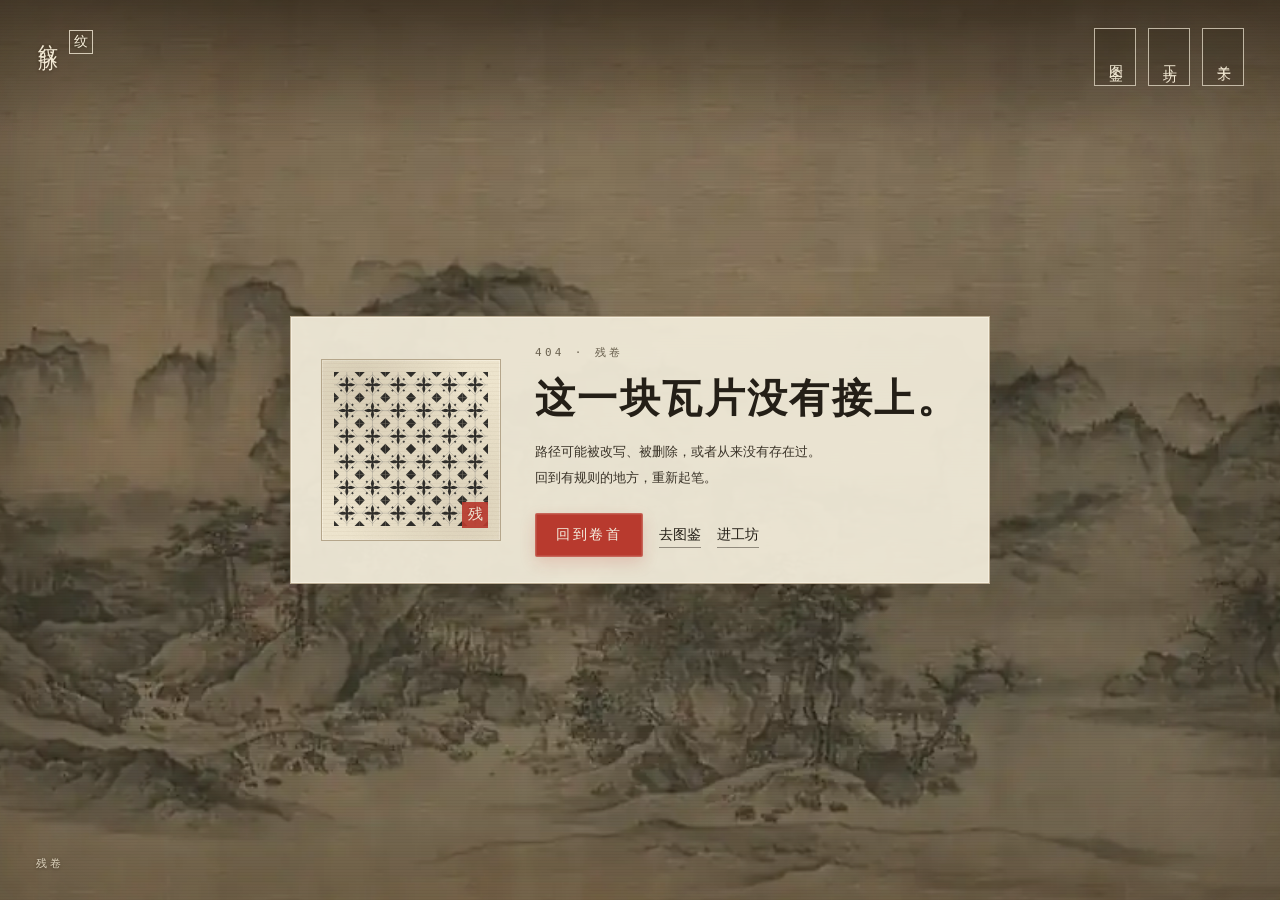
==== index.html @ 04f9fdc4 "deploy: 纹脉静态站" ====
<!doctype html>
<html lang="zh-CN">
  <head>
    <meta charset="UTF-8" />
    <link rel="icon" type="image/svg+xml" href="/favicon.svg" />
    <meta name="viewport" content="width=device-width, initial-scale=1.0" />
    <meta
      name="description"
      content="纹脉：把荆楚非遗纹样拆成一套可读、可玩、可再生成的视觉语法。"
    />
    <title>纹脉 · 荆楚非遗纹样的数字语法</title>
    <style>html,body{color:#241f17;background:#e6ddc6;margin:0}#boot{background:radial-gradient(at 50% 40%,#f4eddeeb,#e6ddc6fa 70%),#e6ddc6;place-items:center;font-family:Noto Serif SC,Source Han Serif SC,Songti SC,STSong,SimSun,serif;display:grid;position:fixed;inset:0}.boot-inner{text-align:center;letter-spacing:.28em;transform:translateY(-4vh)}.boot-seal{color:#f4edde;letter-spacing:0;background:#b83a2e;place-items:center;width:42px;height:42px;margin:0 auto 18px;font-size:20px;display:grid}.boot-inner p{letter-spacing:.34em;margin:0;font-size:22px}.boot-inner small{letter-spacing:.16em;color:#72685c;margin-top:12px;font-family:ui-monospace,Cascadia Mono,Consolas,monospace;font-size:11px;display:block}</style>
    <script type="module" crossorigin src="/assets/index-C1RIl6VC.js"></script>
    <link rel="stylesheet" crossorigin href="/assets/index-aPDPEzRg.css">
  </head>
  <body>
    <div id="app">
      <div id="boot" role="status" aria-live="polite">
        <div class="boot-inner">
          <span class="boot-seal" aria-hidden="true">纹</span>
          <p>纹脉</p>
          <small>正在展卷…</small>
        </div>
      </div>
    </div>
  </body>
</html>
---- assets/index-aPDPEzRg.css ----
:root{--ink:#14120f;--paper:#f4edde;--cinnabar:#b83a2e;--cinnabar-deep:#982f25;--cinnabar-ink:#74251d;--cinnabar-wash:color-mix(in oklab, var(--cinnabar) 9%, var(--paper));--azurite:#2f5d6b;--gamboge:#c99a3d;--moon:#dde4df;--muted:#72685c;--muted-strong:#5a5140;--line:color-mix(in oklab, var(--ink) 18%, transparent);--line-strong:color-mix(in oklab, var(--ink) 38%, transparent);--paper-dim:color-mix(in oklab, var(--paper) 72%, var(--ink) 4%);--font-serif:"Noto Serif SC", "Source Han Serif SC", "Songti SC", STSong, SimSun, serif;--font-sans:"Noto Sans SC", "Microsoft YaHei", "PingFang SC", "Noto Sans CJK SC", sans-serif;--font-mono:ui-monospace, "Cascadia Mono", "SFMono-Regular", Consolas, monospace;--size-hero:clamp(44px, 7vw, 112px);--size-h2:clamp(28px, 3.4vw, 48px);--size-h3:clamp(20px, 1.8vw, 26px);--size-body:16px;--size-small:13px;--size-micro:11px;--gutter:clamp(24px, 5vw, 96px);--space-1:4px;--space-2:8px;--space-3:12px;--space-4:16px;--space-6:24px;--space-10:40px;--space-16:64px;--space-24:96px;--max-content:1440px;--dur-fast:.16s;--dur-base:.24s;--dur-slow:.6s;--ease-out:cubic-bezier(.22, .61, .36, 1)}@media (prefers-reduced-motion:reduce){:root{--dur-fast:.01ms;--dur-base:.01ms;--dur-slow:.01ms}}*,:before,:after{box-sizing:border-box}html{-webkit-text-size-adjust:100%;scroll-behavior:smooth}body{background:var(--paper);color:var(--ink);font-family:var(--font-sans);font-size:var(--size-body);text-rendering:optimizelegibility;-webkit-font-smoothing:antialiased;margin:0;line-height:1.8}h1,h2,h3,h4{font-family:var(--font-serif);letter-spacing:.01em;margin:0;font-weight:600;line-height:1.25}p{margin:0}a{color:inherit;text-decoration:none}button,input,select{font:inherit;color:inherit}button{cursor:pointer;background:0 0;border:0;padding:0}svg{max-width:100%;display:block}:focus-visible{outline:2px solid var(--cinnabar);outline-offset:3px}::selection{background:var(--cinnabar);color:var(--paper)}.container{width:100%;max-width:var(--max-content);padding-inline:var(--gutter);margin:0 auto}.eyebrow{font-family:var(--font-mono);font-size:var(--size-micro);letter-spacing:.22em;text-transform:uppercase;color:var(--muted)}.mono{font-family:var(--font-mono);font-size:var(--size-small)}.skip-link{left:var(--space-4);top:var(--space-4);z-index:100;padding:var(--space-2) var(--space-4);background:var(--ink);color:var(--paper);transition:transform var(--dur-fast) var(--ease-out);position:absolute;transform:translateY(-200%)}.skip-link:focus-visible{transform:translateY(0)}.sr-only{clip:rect(0, 0, 0, 0);white-space:nowrap;border:0;width:1px;height:1px;margin:-1px;padding:0;position:absolute;overflow:hidden}.badge{align-items:center;gap:var(--space-2);border:1px solid var(--line);padding:2px var(--space-2);font-family:var(--font-mono);font-size:var(--size-micro);letter-spacing:.08em;color:var(--muted);display:inline-flex}.badge--todo{border-color:color-mix(in oklab, var(--gamboge) 60%, transparent);color:color-mix(in oklab, var(--gamboge) 70%, var(--ink))}.action,.mini{border:1px solid color-mix(in oklab, var(--ink) 26%, transparent);background:color-mix(in oklab, var(--paper) 92%, white);min-height:36px;color:var(--ink);font-family:var(--font-sans);cursor:pointer;transition:background var(--dur-fast) var(--ease-out), color var(--dur-fast) var(--ease-out), border-color var(--dur-fast) var(--ease-out);border-radius:2px;justify-content:center;align-items:center;padding:0 14px;font-size:13px;line-height:1.2;display:inline-flex}.mini{min-height:36px;padding:0 10px;font-size:12px}.action:hover:not(:disabled),.mini:hover:not(:disabled){background:var(--cinnabar-wash);border-color:var(--cinnabar);color:var(--cinnabar)}.action:disabled,.mini:disabled{opacity:.4;cursor:not-allowed}.action--primary{background:var(--cinnabar);border-color:var(--cinnabar);min-height:44px;color:var(--paper);box-shadow:inset 0 0 0 1px color-mix(in oklab, var(--paper) 10%, transparent), 0 6px 16px color-mix(in oklab, var(--cinnabar) 18%, transparent);padding:0 20px}.action--primary:hover:not(:disabled){background:var(--cinnabar-deep);border-color:var(--cinnabar-deep);color:var(--paper)}.action--primary:active:not(:disabled){transform:translateY(1px)}@media (prefers-reduced-motion:reduce){html{scroll-behavior:auto}*,:before,:after{transition-duration:.01ms!important;animation-duration:.01ms!important;animation-iteration-count:1!important}}.backdrop[data-v-b3e20638]{z-index:0;background:#e6ddc6;position:fixed;inset:0;overflow:hidden}.scroll[data-v-b3e20638]{height:var(--img-h,110vh);width:auto;transform:translate3d(var(--pan,0px), -50%, 0);transition:transform var(--pan-dur,.76s) cubic-bezier(.22, .61, .36, 1);will-change:transform;-webkit-user-select:none;user-select:none;pointer-events:none;position:absolute;top:50%;left:0}.grain[data-v-b3e20638]{mix-blend-mode:multiply;pointer-events:none;background-image:repeating-linear-gradient(0deg,#5a46280d 0 1px,#0000 1px 3px),radial-gradient(#fffaeb1f,#4637231f 100%);position:absolute;inset:0}.vignette[data-v-b3e20638]{pointer-events:none;position:absolute;inset:0;box-shadow:inset 0 0 160px #32261659}@media (prefers-reduced-motion:reduce){.scroll[data-v-b3e20638]{transition:none}}.paper-slip{color:#241f17;background:#f1ead8f2;border:1px solid #785f3c6b;box-shadow:0 18px 50px #2d21122e,inset 0 0 0 1px #fffaec80}.v-text{writing-mode:vertical-rl;text-orientation:upright;letter-spacing:.2em}.seal-btn{background:var(--cinnabar);min-height:44px;color:var(--paper);font-family:var(--font-serif);letter-spacing:.18em;border:1px solid color-mix(in oklab, var(--paper) 24%, transparent);box-shadow:inset 0 0 0 1px color-mix(in oklab, var(--paper) 10%, transparent), 0 6px 16px color-mix(in oklab, var(--cinnabar) 18%, transparent);cursor:pointer;transition:background var(--dur-fast) var(--ease-out), transform var(--dur-fast) var(--ease-out);border-radius:2px;justify-content:center;align-items:center;padding:0 20px;font-size:14px;display:inline-flex}.seal-btn:hover{background:var(--cinnabar-deep)}.seal-btn:active{transform:translateY(1px)}.seal-btn:disabled{opacity:.4;cursor:not-allowed}.ink-link{font-family:var(--font-serif);color:#241f17;transition:color var(--dur-fast) var(--ease-out);border-bottom:1px solid #241f1773;font-size:14px}.ink-link:hover{color:var(--cinnabar);border-bottom-color:var(--cinnabar)}main.on-paper{background:#eee6d3f7;min-height:100vh;padding-top:84px}main.on-paper.studio-paper{background:linear-gradient(#eee6d3cc 0%,#eee6d3b3 55%,#eee6d3d6 100%) fixed,url(/painting/scroll.webp?v=2) 62%/cover no-repeat fixed}#main[data-v-06775a35]{z-index:1;position:relative}.chrome[data-v-06775a35]{z-index:40;pointer-events:none;background:linear-gradient(#1c140a6b,#1c140a00);justify-content:space-between;align-items:flex-start;padding:28px 36px 52px;display:flex;position:fixed;inset:0 0 auto}.chrome.chrome--paper[data-v-06775a35]{background:#eee6d3;border-bottom:1px solid #785f3c52}.brand[data-v-06775a35]{color:#f2e9d4;text-shadow:0 1px 3px #281c0e80;pointer-events:auto;align-items:flex-start;gap:10px;display:flex}.brand-name[data-v-06775a35]{writing-mode:vertical-rl;font-family:var(--font-serif);letter-spacing:.3em;font-size:20px;line-height:1.15}.brand-seal[data-v-06775a35]{color:#f4ecd8;width:24px;height:24px;font-family:var(--font-serif);border:1px solid #f4ecd8cc;place-items:center;margin-top:2px;font-size:14px;line-height:1;display:grid}.seals[data-v-06775a35]{pointer-events:auto;gap:12px;display:flex}.seal[data-v-06775a35]{color:#f2e9d4;background:#281c0f38;border:1px solid #f4ecd8b3;place-items:center;width:42px;height:58px;transition:background .24s,color .24s;display:grid}.seal span[data-v-06775a35]{writing-mode:vertical-rl;font-family:var(--font-serif);letter-spacing:.18em;font-size:14px;line-height:1}.seal[data-v-06775a35]:active{animation:.32s cubic-bezier(.3,.7,.4,1) stamp-06775a35}.seal.router-link-active[data-v-06775a35]{animation:.46s cubic-bezier(.3,.7,.4,1) stamp-06775a35}@keyframes stamp-06775a35{0%{opacity:.5;transform:scale(1.3)rotate(-4deg)}55%{opacity:1;transform:scale(.94)rotate(1.5deg)}to{transform:scale(1)rotate(0)}}.seal[data-v-06775a35]:hover,.seal.router-link-active[data-v-06775a35]{background:var(--cinnabar);border-color:var(--cinnabar);color:var(--paper)}.chrome.chrome--paper .brand[data-v-06775a35]{color:#241f17;text-shadow:none}.chrome.chrome--paper .brand-seal[data-v-06775a35]{color:var(--cinnabar);border-color:color-mix(in oklab, var(--cinnabar) 75%, transparent);text-shadow:none}.chrome.chrome--paper .seal[data-v-06775a35]{color:#3a3328;background:#f1ead8b3;border-color:#785f3c8c}.chrome.chrome--paper .seal.router-link-active[data-v-06775a35]{background:var(--cinnabar);border-color:var(--cinnabar);color:var(--paper)}.volume[data-v-06775a35]{z-index:40;font-family:var(--font-mono);letter-spacing:.3em;color:#f2e9d4d9;text-shadow:0 1px 3px #281c0e80;pointer-events:none;font-size:11px;position:fixed;bottom:26px;left:36px}@media (prefers-reduced-motion:reduce){.seal[data-v-06775a35],.seal[data-v-06775a35]:active,.seal.router-link-active[data-v-06775a35]{transition:none;animation:none}}@media (width<=680px){.chrome[data-v-06775a35]{padding:18px 20px}.volume[data-v-06775a35]{bottom:16px;left:20px}}
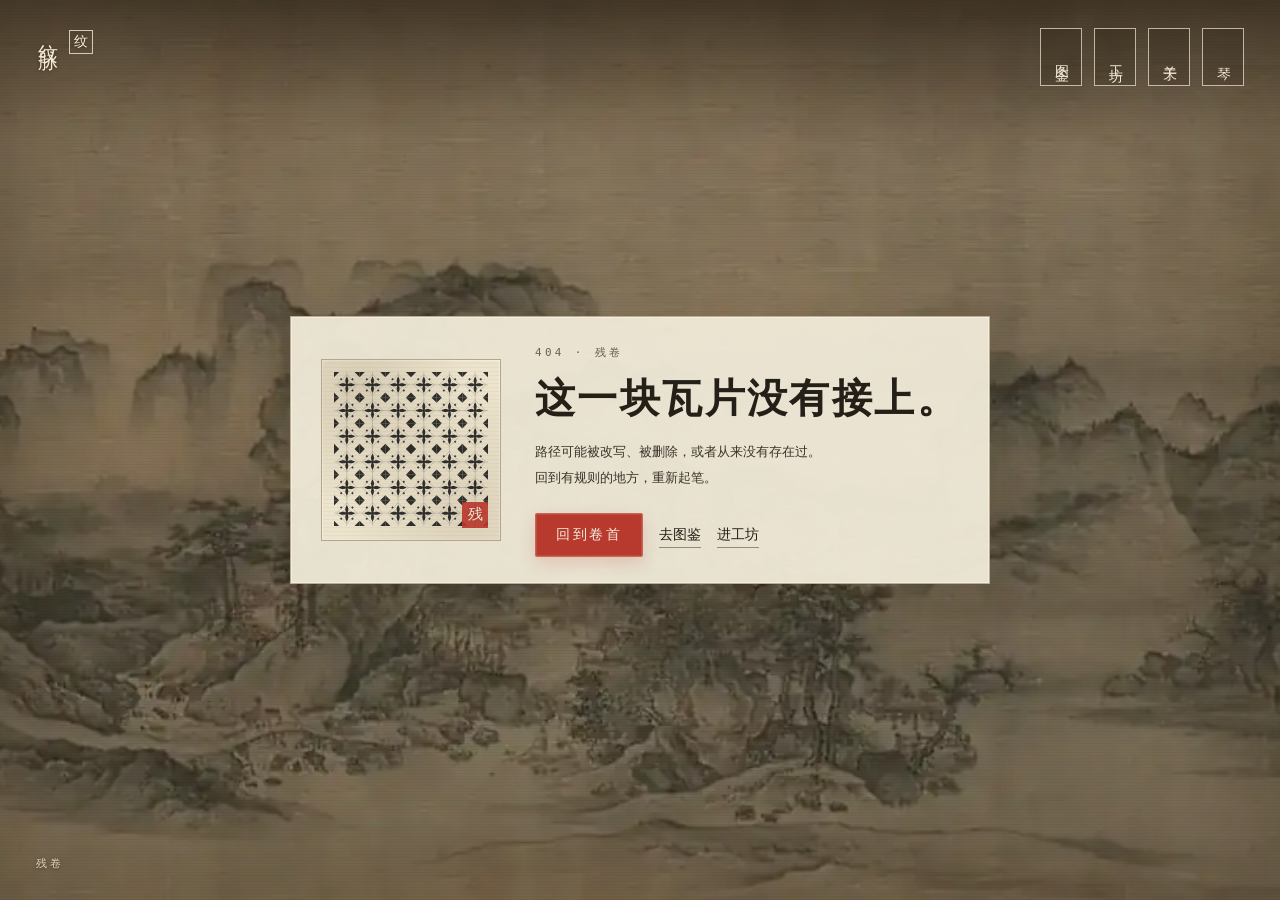
==== commit 50c5b6f8: "deploy: 静态展示版隐藏未连接提示" ====
--- a/index.html
+++ b/index.html
@@ -10,8 +10,8 @@
     />
     <title>纹脉 · 荆楚非遗纹样的数字语法</title>
     <style>html,body{color:#241f17;background:#e6ddc6;margin:0}#boot{background:radial-gradient(at 50% 40%,#f4eddeeb,#e6ddc6fa 70%),#e6ddc6;place-items:center;font-family:Noto Serif SC,Source Han Serif SC,Songti SC,STSong,SimSun,serif;display:grid;position:fixed;inset:0}.boot-inner{text-align:center;letter-spacing:.28em;transform:translateY(-4vh)}.boot-seal{color:#f4edde;letter-spacing:0;background:#b83a2e;place-items:center;width:42px;height:42px;margin:0 auto 18px;font-size:20px;display:grid}.boot-inner p{letter-spacing:.34em;margin:0;font-size:22px}.boot-inner small{letter-spacing:.16em;color:#72685c;margin-top:12px;font-family:ui-monospace,Cascadia Mono,Consolas,monospace;font-size:11px;display:block}</style>
-    <script type="module" crossorigin src="/assets/index-C1RIl6VC.js"></script>
-    <link rel="stylesheet" crossorigin href="/assets/index-aPDPEzRg.css">
+    <script type="module" crossorigin src="/assets/index-B0ZoW5cu.js"></script>
+    <link rel="stylesheet" crossorigin href="/assets/index-O9cIFnU6.css">
   </head>
   <body>
     <div id="app">
--- a/assets/index-O9cIFnU6.css
+++ b/assets/index-O9cIFnU6.css
@@ -0,0 +1 @@
+:root{--ink:#14120f;--paper:#f4edde;--cinnabar:#b83a2e;--cinnabar-deep:#982f25;--cinnabar-ink:#74251d;--cinnabar-wash:color-mix(in oklab, var(--cinnabar) 9%, var(--paper));--azurite:#2f5d6b;--gamboge:#c99a3d;--moon:#dde4df;--muted:#72685c;--muted-strong:#5a5140;--line:color-mix(in oklab, var(--ink) 18%, transparent);--line-strong:color-mix(in oklab, var(--ink) 38%, transparent);--paper-dim:color-mix(in oklab, var(--paper) 72%, var(--ink) 4%);--font-serif:"Noto Serif SC", "Source Han Serif SC", "Songti SC", STSong, SimSun, serif;--font-sans:"Noto Sans SC", "Microsoft YaHei", "PingFang SC", "Noto Sans CJK SC", sans-serif;--font-mono:ui-monospace, "Cascadia Mono", "SFMono-Regular", Consolas, monospace;--size-hero:clamp(44px, 7vw, 112px);--size-h2:clamp(28px, 3.4vw, 48px);--size-h3:clamp(20px, 1.8vw, 26px);--size-body:16px;--size-small:13px;--size-micro:11px;--gutter:clamp(24px, 5vw, 96px);--space-1:4px;--space-2:8px;--space-3:12px;--space-4:16px;--space-6:24px;--space-10:40px;--space-16:64px;--space-24:96px;--max-content:1440px;--dur-fast:.16s;--dur-base:.24s;--dur-slow:.6s;--ease-out:cubic-bezier(.22, .61, .36, 1)}@media (prefers-reduced-motion:reduce){:root{--dur-fast:.01ms;--dur-base:.01ms;--dur-slow:.01ms}}*,:before,:after{box-sizing:border-box}html{-webkit-text-size-adjust:100%;scroll-behavior:smooth}body{background:var(--paper);color:var(--ink);font-family:var(--font-sans);font-size:var(--size-body);text-rendering:optimizelegibility;-webkit-font-smoothing:antialiased;margin:0;line-height:1.8}h1,h2,h3,h4{font-family:var(--font-serif);letter-spacing:.01em;margin:0;font-weight:600;line-height:1.25}p{margin:0}a{color:inherit;text-decoration:none}button,input,select{font:inherit;color:inherit}button{cursor:pointer;background:0 0;border:0;padding:0}svg{max-width:100%;display:block}:focus-visible{outline:2px solid var(--cinnabar);outline-offset:3px}::selection{background:var(--cinnabar);color:var(--paper)}.container{width:100%;max-width:var(--max-content);padding-inline:var(--gutter);margin:0 auto}.eyebrow{font-family:var(--font-mono);font-size:var(--size-micro);letter-spacing:.22em;text-transform:uppercase;color:var(--muted)}.mono{font-family:var(--font-mono);font-size:var(--size-small)}.skip-link{left:var(--space-4);top:var(--space-4);z-index:100;padding:var(--space-2) var(--space-4);background:var(--ink);color:var(--paper);transition:transform var(--dur-fast) var(--ease-out);position:absolute;transform:translateY(-200%)}.skip-link:focus-visible{transform:translateY(0)}.sr-only{clip:rect(0, 0, 0, 0);white-space:nowrap;border:0;width:1px;height:1px;margin:-1px;padding:0;position:absolute;overflow:hidden}.badge{align-items:center;gap:var(--space-2);border:1px solid var(--line);padding:2px var(--space-2);font-family:var(--font-mono);font-size:var(--size-micro);letter-spacing:.08em;color:var(--muted);display:inline-flex}.badge--todo{border-color:color-mix(in oklab, var(--gamboge) 60%, transparent);color:color-mix(in oklab, var(--gamboge) 70%, var(--ink))}.action,.mini{border:1px solid color-mix(in oklab, var(--ink) 26%, transparent);background:color-mix(in oklab, var(--paper) 92%, white);min-height:36px;color:var(--ink);font-family:var(--font-sans);cursor:pointer;transition:background var(--dur-fast) var(--ease-out), color var(--dur-fast) var(--ease-out), border-color var(--dur-fast) var(--ease-out);border-radius:2px;justify-content:center;align-items:center;padding:0 14px;font-size:13px;line-height:1.2;display:inline-flex}.mini{min-height:36px;padding:0 10px;font-size:12px}.action:hover:not(:disabled),.mini:hover:not(:disabled){background:var(--cinnabar-wash);border-color:var(--cinnabar);color:var(--cinnabar)}.action:disabled,.mini:disabled{opacity:.4;cursor:not-allowed}.action--primary{background:var(--cinnabar);border-color:var(--cinnabar);min-height:44px;color:var(--paper);box-shadow:inset 0 0 0 1px color-mix(in oklab, var(--paper) 10%, transparent), 0 6px 16px color-mix(in oklab, var(--cinnabar) 18%, transparent);padding:0 20px}.action--primary:hover:not(:disabled){background:var(--cinnabar-deep);border-color:var(--cinnabar-deep);color:var(--paper)}.action--primary:active:not(:disabled){transform:translateY(1px)}@media (prefers-reduced-motion:reduce){html{scroll-behavior:auto}*,:before,:after{transition-duration:.01ms!important;animation-duration:.01ms!important;animation-iteration-count:1!important}}.backdrop[data-v-b3e20638]{z-index:0;background:#e6ddc6;position:fixed;inset:0;overflow:hidden}.scroll[data-v-b3e20638]{height:var(--img-h,110vh);width:auto;transform:translate3d(var(--pan,0px), -50%, 0);transition:transform var(--pan-dur,.76s) cubic-bezier(.22, .61, .36, 1);will-change:transform;-webkit-user-select:none;user-select:none;pointer-events:none;position:absolute;top:50%;left:0}.grain[data-v-b3e20638]{mix-blend-mode:multiply;pointer-events:none;background-image:repeating-linear-gradient(0deg,#5a46280d 0 1px,#0000 1px 3px),radial-gradient(#fffaeb1f,#4637231f 100%);position:absolute;inset:0}.vignette[data-v-b3e20638]{pointer-events:none;position:absolute;inset:0;box-shadow:inset 0 0 160px #32261659}@media (prefers-reduced-motion:reduce){.scroll[data-v-b3e20638]{transition:none}}.paper-slip{color:#241f17;background:#f1ead8f2;border:1px solid #785f3c6b;box-shadow:0 18px 50px #2d21122e,inset 0 0 0 1px #fffaec80}.v-text{writing-mode:vertical-rl;text-orientation:upright;letter-spacing:.2em}.seal-btn{background:var(--cinnabar);min-height:44px;color:var(--paper);font-family:var(--font-serif);letter-spacing:.18em;border:1px solid color-mix(in oklab, var(--paper) 24%, transparent);box-shadow:inset 0 0 0 1px color-mix(in oklab, var(--paper) 10%, transparent), 0 6px 16px color-mix(in oklab, var(--cinnabar) 18%, transparent);cursor:pointer;transition:background var(--dur-fast) var(--ease-out), transform var(--dur-fast) var(--ease-out);border-radius:2px;justify-content:center;align-items:center;padding:0 20px;font-size:14px;display:inline-flex}.seal-btn:hover{background:var(--cinnabar-deep)}.seal-btn:active{transform:translateY(1px)}.seal-btn:disabled{opacity:.4;cursor:not-allowed}.ink-link{font-family:var(--font-serif);color:#241f17;transition:color var(--dur-fast) var(--ease-out);border-bottom:1px solid #241f1773;font-size:14px}.ink-link:hover{color:var(--cinnabar);border-bottom-color:var(--cinnabar)}main.on-paper{background:#eee6d3f7;min-height:100vh;padding-top:84px}main.on-paper.studio-paper{background:linear-gradient(#eee6d3cc 0%,#eee6d3b3 55%,#eee6d3d6 100%) fixed,url(/painting/scroll.webp?v=2) 62%/cover no-repeat fixed}#main[data-v-e02ef4cf]{z-index:1;position:relative}.chrome[data-v-e02ef4cf]{z-index:40;pointer-events:none;background:linear-gradient(#1c140a6b,#1c140a00);justify-content:space-between;align-items:flex-start;padding:28px 36px 52px;display:flex;position:fixed;inset:0 0 auto}.chrome.chrome--paper[data-v-e02ef4cf]{background:#eee6d3;border-bottom:1px solid #785f3c52}.head-left[data-v-e02ef4cf]{align-items:flex-start;gap:14px;display:flex}.brand[data-v-e02ef4cf]{color:#f2e9d4;text-shadow:0 1px 3px #281c0e80;pointer-events:auto;align-items:flex-start;gap:10px;display:flex}.sound-off[data-v-e02ef4cf]{pointer-events:auto;color:#f2e9d4;min-height:30px;font-family:var(--font-serif);letter-spacing:.16em;cursor:pointer;transition:background var(--dur-fast) var(--ease-out), border-color var(--dur-fast) var(--ease-out);background:#281c0f42;border:1px solid #f4ecd89e;align-items:center;margin-top:2px;padding:0 10px;font-size:12px;display:inline-flex}.sound-off[data-v-e02ef4cf]:hover{background:var(--cinnabar);border-color:var(--cinnabar)}.brand-name[data-v-e02ef4cf]{writing-mode:vertical-rl;font-family:var(--font-serif);letter-spacing:.3em;font-size:20px;line-height:1.15}.brand-seal[data-v-e02ef4cf]{color:#f4ecd8;width:24px;height:24px;font-family:var(--font-serif);border:1px solid #f4ecd8cc;place-items:center;margin-top:2px;font-size:14px;line-height:1;display:grid}.seals[data-v-e02ef4cf]{pointer-events:auto;gap:12px;display:flex}.seals-nav[data-v-e02ef4cf]{gap:12px;display:flex}.seal[data-v-e02ef4cf]{color:#f2e9d4;background:#281c0f38;border:1px solid #f4ecd8b3;place-items:center;width:42px;height:58px;transition:background .24s,color .24s;display:grid}.seal span[data-v-e02ef4cf]{writing-mode:vertical-rl;font-family:var(--font-serif);letter-spacing:.18em;font-size:14px;line-height:1}.seal[data-v-e02ef4cf]:active{animation:.32s cubic-bezier(.3,.7,.4,1) stamp-e02ef4cf}.seal.router-link-active[data-v-e02ef4cf]{animation:.46s cubic-bezier(.3,.7,.4,1) stamp-e02ef4cf}@keyframes stamp-e02ef4cf{0%{opacity:.5;transform:scale(1.3)rotate(-4deg)}55%{opacity:1;transform:scale(.94)rotate(1.5deg)}to{transform:scale(1)rotate(0)}}.seal[data-v-e02ef4cf]:hover,.seal.router-link-active[data-v-e02ef4cf]{background:var(--cinnabar);border-color:var(--cinnabar);color:var(--paper)}button.seal[data-v-e02ef4cf]{font:inherit;cursor:pointer;appearance:none;padding:0}button.seal[data-v-e02ef4cf]:disabled{cursor:wait;opacity:.6}.seal.seal--on[data-v-e02ef4cf],.chrome.chrome--paper .seal.seal--on[data-v-e02ef4cf]{background:var(--cinnabar);border-color:var(--cinnabar);color:var(--paper)}.chrome.chrome--paper .sound-off[data-v-e02ef4cf]{color:#3a3328;background:#f1ead8b8;border-color:#785f3c8c}.chrome.chrome--paper .sound-off[data-v-e02ef4cf]:hover{background:var(--cinnabar);border-color:var(--cinnabar);color:var(--paper)}.chrome.chrome--paper .brand[data-v-e02ef4cf]{color:#241f17;text-shadow:none}.chrome.chrome--paper .brand-seal[data-v-e02ef4cf]{color:var(--cinnabar);border-color:color-mix(in oklab, var(--cinnabar) 75%, transparent);text-shadow:none}.chrome.chrome--paper .seal[data-v-e02ef4cf]{color:#3a3328;background:#f1ead8b3;border-color:#785f3c8c}.chrome.chrome--paper .seal.router-link-active[data-v-e02ef4cf]{background:var(--cinnabar);border-color:var(--cinnabar);color:var(--paper)}.volume[data-v-e02ef4cf]{z-index:40;font-family:var(--font-mono);letter-spacing:.3em;color:#f2e9d4d9;text-shadow:0 1px 3px #281c0e80;pointer-events:none;font-size:11px;position:fixed;bottom:26px;left:36px}@media (prefers-reduced-motion:reduce){.seal[data-v-e02ef4cf],.seal[data-v-e02ef4cf]:active,.seal.router-link-active[data-v-e02ef4cf]{transition:none;animation:none}}@media (width<=680px){.chrome[data-v-e02ef4cf]{padding:18px 20px}.head-left[data-v-e02ef4cf]{gap:10px}.seals[data-v-e02ef4cf],.seals-nav[data-v-e02ef4cf]{gap:8px}.seal[data-v-e02ef4cf]{width:36px;height:50px}.seal span[data-v-e02ef4cf]{font-size:12px}.sound-off[data-v-e02ef4cf]{letter-spacing:.08em;padding:0 8px;font-size:11px}.volume[data-v-e02ef4cf]{bottom:16px;left:20px}}
